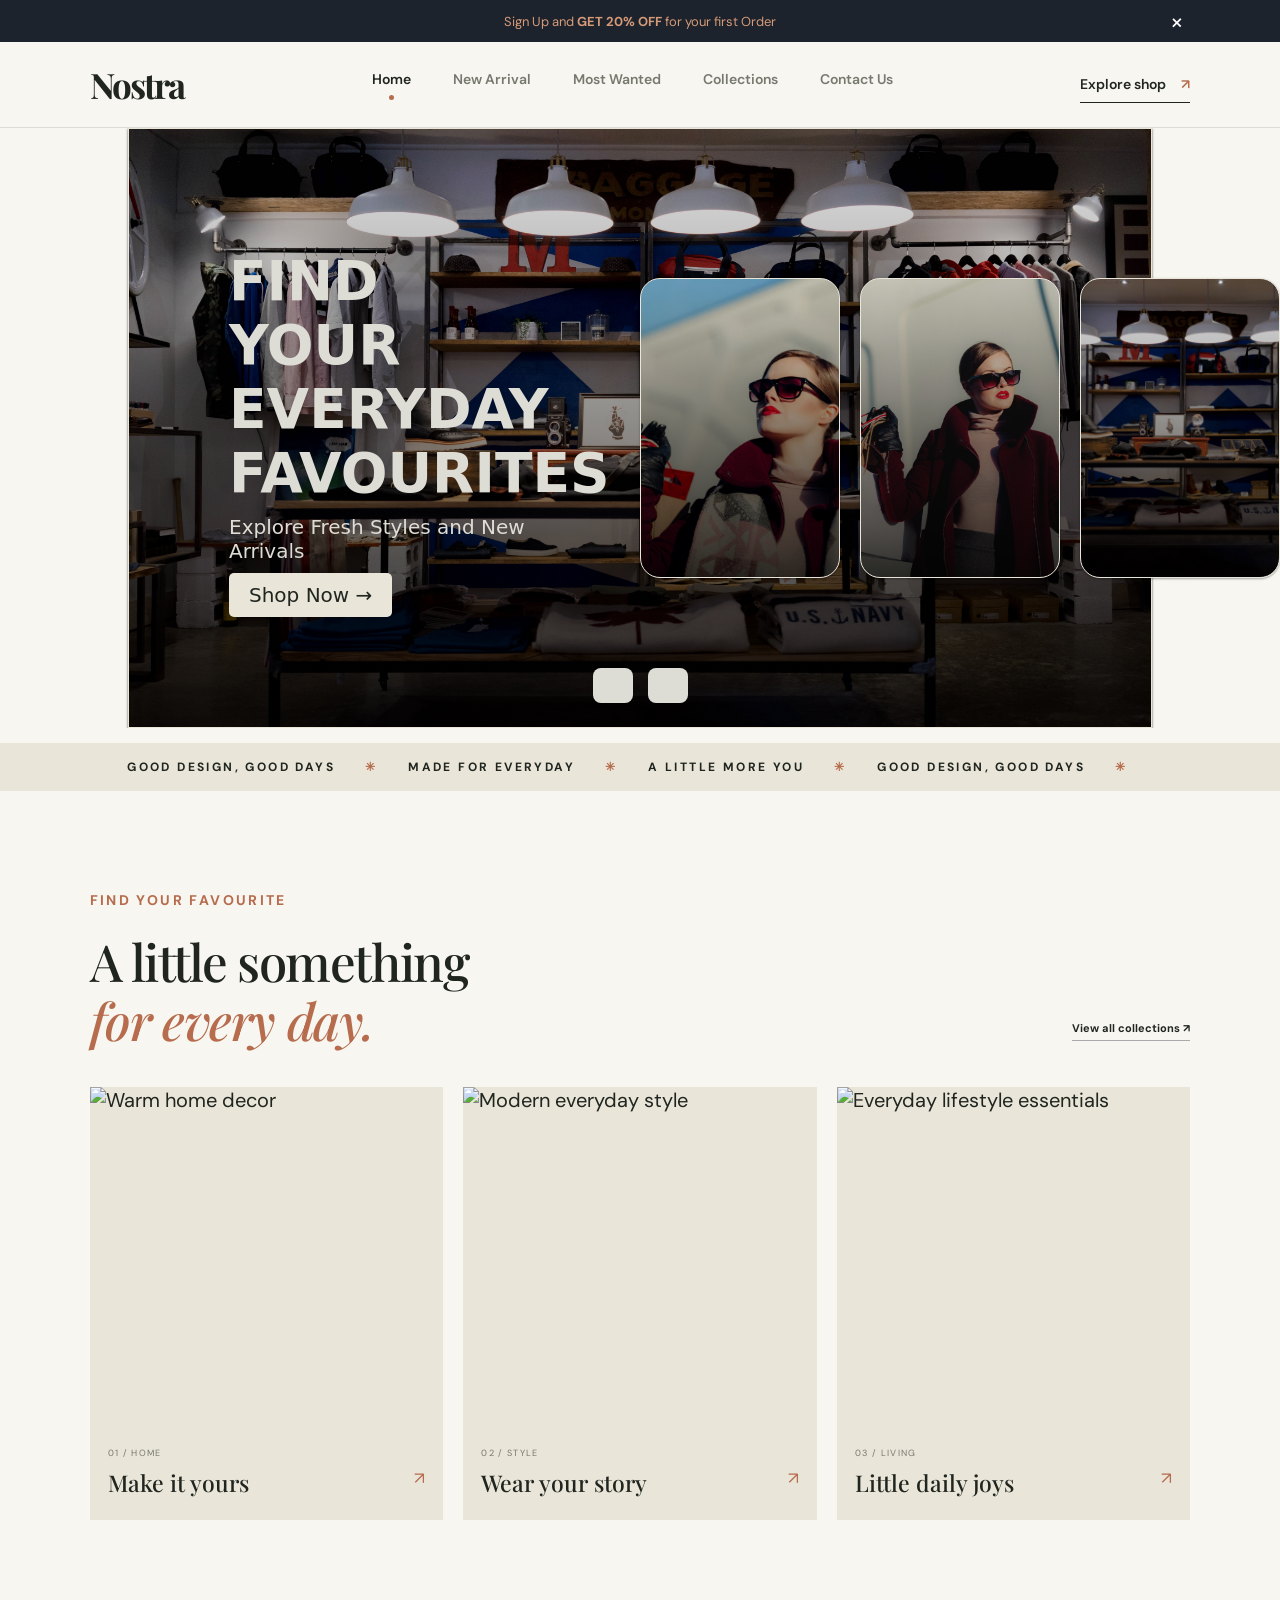
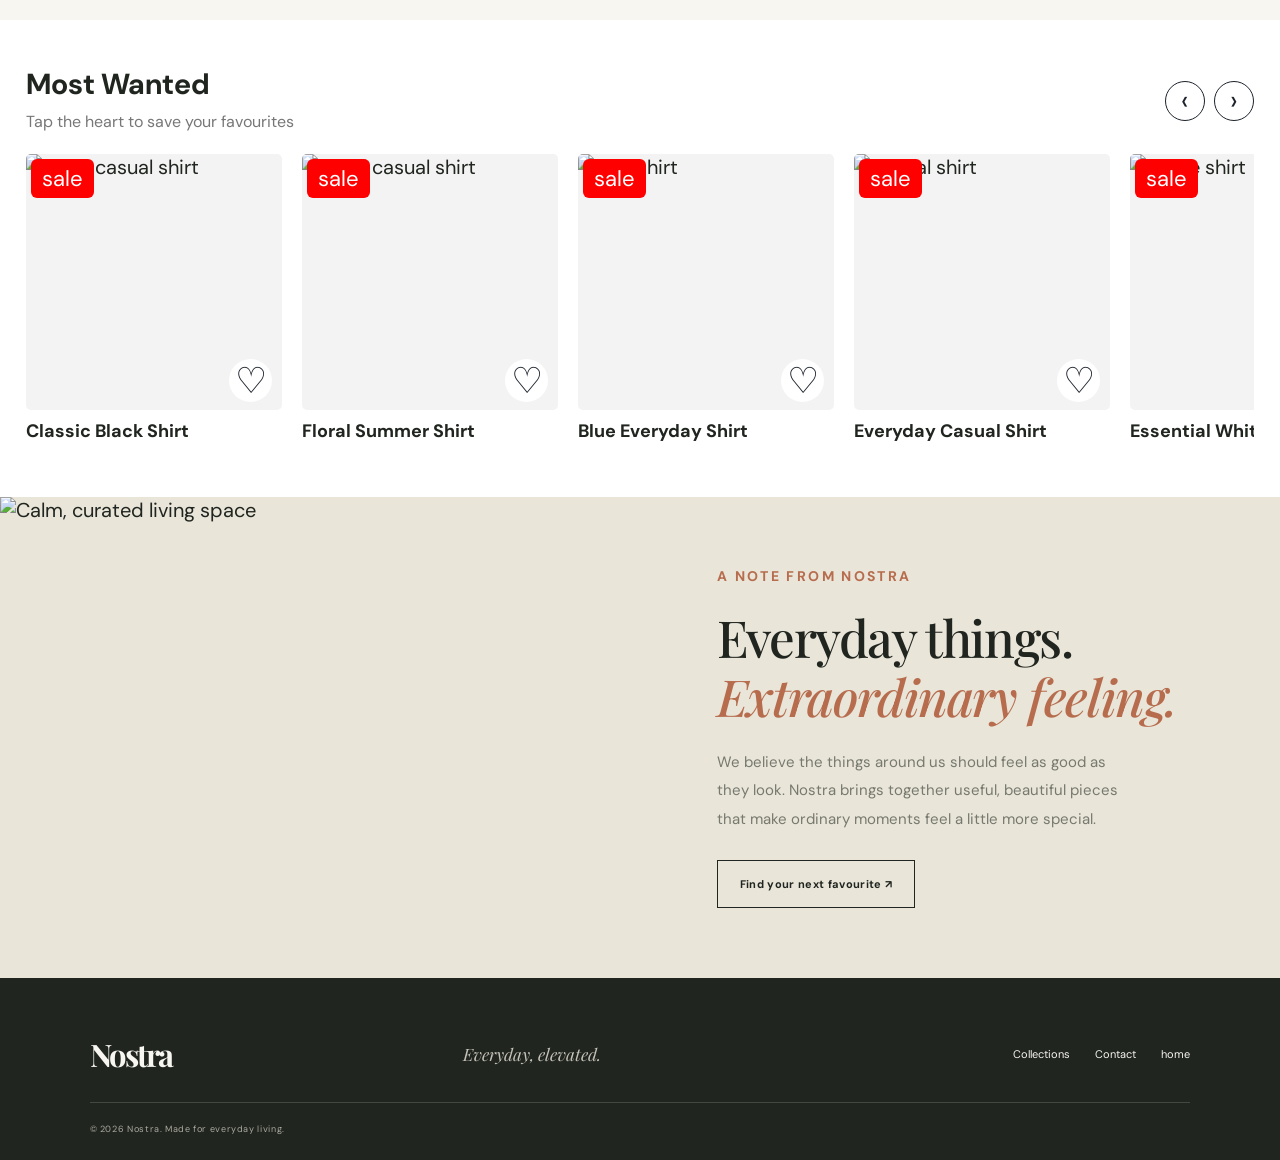
==== index.html @ 4ecc4044 "Update E-Com Web" ====
<!DOCTYPE html>

<html lang="en">

<head>
    <meta charset="utf-8" />
    <meta content="width=device-width, initial-scale=1.0" name="viewport" />
    <meta content="Nostra — thoughtfully chosen essentials for everyday living." name="description" />

    <title>Nostra</title>
    <!-- Font awesome cdn -->
    <link rel="stylesheet" href="https://cdnjs.cloudflare.com/ajax/libs/font-awesome/7.3.1/css/all.css"
        integrity="sha512-x9WwyMYBnlXMNQ6kQ/Lyzu1NqIhLQKL5Oq6xByfXuRj7s9CskyCbLv/1IjqzJmXwFXWr0ov6jBV7Qbc0hh9nHg=="
        crossorigin="anonymous" referrerpolicy="no-referrer">
    <!-- Google Font Poppins-->
    <link rel="preconnect" href="https://fonts.googleapis.com">
    <link rel="preconnect" href="https://fonts.gstatic.com" crossorigin>
    <link
        href="https://fonts.googleapis.com/css2?family=DM+Sans:wght@400;500;600;700&amp;family=Playfair+Display:wght@500;600;700&amp;display=swap"
        rel="stylesheet" />

    <!-- Tailwind CSS CDN Link from "https://www.jsdelivr.com/"-->
    <link href="https://cdn.jsdelivr.net/npm/tailwindcss@2.2.19/dist/tailwind.min.css" rel="stylesheet">

    <!-- Style CSS -->
    <link rel="stylesheet" href="./style.css">
    <link rel="stylesheet" href="./resposive.css" />
</head>

<body>

    <!-- Announcement -->
    <div class="announcement" id="announcement">
        <span>
            Sign Up and <strong>GET 20% OFF</strong> for your first Order
        </span>

        <button id="closeAnnouncement" class="announcement-close" aria-label="Close promotion" type="button">
            ×
        </button>
    </div>

    <!-- Header -->
    <header id="home" class="site-header flex items-center justify-between">

        <a class="logo" href="index.html">Nostra</a>
        <button aria-expanded="false" aria-label="Open navigation" class="menu-toggle">☰</button>

        <nav class="main-nav flex items-center ">
            <a class="active" href="index.html">Home</a>
            <a href="index.html#new-arrival">New Arrival</a>
            <a href="index.html#most-wanted">Most Wanted</a>
            <a href="collections.html">Collections</a>
            <a href="contact.html">Contact Us</a>
        </nav>
        <a class="header-cta" href="collections.html">Explore shop <span>↗</span></a>

    </header>

    <main class="w-full">

        <!-- Slider -->
        <div class="sliderContainer">

            <div class="containerSlide">
                <div class="slide">
                    <!-- ITEM 1 -->
                    <div class="itemSlide"
                        style="background-image:linear-gradient(to bottom, rgba(0, 0, 0, 0.1), rgba(0, 0, 0, 0.8)), url('./Images/hero_01.avif')">
                        <div class="contentSlide">
                            <div class="nameSlide">Level up your style with our</div>
                            <p class="paraSlide">Discover the Latest Summer Collection</p>
                            <a class="slide-button" href="collections.html">Shop Now →</a>
                        </div>
                    </div>
                    <!-- ITEM 2 -->
                    <div class="itemSlide"
                        style="background-image:linear-gradient(to bottom, rgba(0, 0, 0, 0.1), rgba(0, 0, 0, 0.8)), url('./Images/hero_02.avif')">
                        <div class="contentSlide">
                            <div class="nameSlide">Find your everyday favourites</div>
                            <p class="paraSlide">Explore Fresh Styles and New Arrivals</p>
                            <a class="slide-button" href="collections.html">Shop Now →</a>
                        </div>
                    </div>
                    <!-- ITEM 3 -->
                    <div class="itemSlide"
                        style="background-image:linear-gradient(to bottom, rgba(0, 0, 0, 0.1), rgba(0, 0, 0, 0.8)), url('./Images/hero_03.avif')">
                        <div class="contentSlide">
                            <div class="nameSlide">Dress Better, Feel Better</div>
                            <p class="paraSlide">Everyday Essentials for Every Occasion</p>
                            <a class="slide-button" href="collections.html">Shop Now →</a>
                        </div>
                    </div>
                    <!-- ITEM 4 -->
                    <div class="itemSlide"
                        style="background-image:linear-gradient(to bottom, rgba(0, 0, 0, 0.1), rgba(0, 0, 0, 0.8)), url('./Images/hero_01.avif')">
                        <div class="contentSlide">
                            <div class="nameSlide">Discover What Everyone Loves</div>
                            <p class="paraSlide">Shop the Most Wanted Fashion Trends</p>
                            <a class="slide-button" href="collections.html">Shop Now →</a>
                        </div>
                    </div>
                    <!-- ITEM 5 -->
                    <div class="itemSlide"
                        style="background-image:linear-gradient(to bottom, rgba(0, 0, 0, 0.1), rgba(0, 0, 0, 0.8)), url('./Images/hero_02.avif')">
                        <div class="contentSlide">
                            <div class="nameSlide">Your Style, Your Statement</div>
                            <p class="paraSlide">Grab Your Favourite Styles at Special Prices</p>
                            <a class="slide-button" href="collections.html">Shop Now →</a>
                        </div>
                    </div>
                    <!-- ITEM 6 -->
                    <div class="itemSlide"
                        style="background-image:linear-gradient(to bottom, rgba(0, 0, 0, 0.1), rgba(0, 0, 0, 0.8)), url('./Images/hero_03.avif')">
                        <div class="contentSlide">
                            <div class="nameSlide">Make Every Outfit Count</div>
                            <p class="paraSlide">Timeless Fashion That Defines You</p>
                            <a class="slide-button" href="collections.html">Shop Now →</a>
                        </div>
                    </div>
                </div>

            </div>

            <div class="slideBtn">
                <button class="prevBtn sBtn"><i class="fa-solid fa-arrow-left"></i></button>
                <button class="nextBtn sBtn"><i class="fa-solid fa-arrow-right"></i></button>
            </div>
        </div>

        <!-- Nostra values -->
        <section class="ticker">
            <div>
                GOOD DESIGN, GOOD DAYS <span>✳</span>
                MADE FOR EVERYDAY <span>✳</span>
                A LITTLE MORE YOU <span>✳</span>
                GOOD DESIGN, GOOD DAYS <span>✳</span>
            </div>
        </section>

        <!-- categories section-->
        <section class="section categories" id="new-arrival">
            <div class="section-heading">
                <div>
                    <p class="eyebrow">FIND YOUR FAVOURITE</p>
                    <h2>A little something<br /><em>for every day.</em></h2>
                </div><a class="text-link" href="collections.html">View all collections ↗</a>
            </div>
            <div class="category-grid">
                <a class="category-card" href="collections.html?category=Home"><img class="max-w-full"
                        alt="Warm home decor"
                        src="https://images.unsplash.com/photo-1616486338812-3dadae4b4ace?auto=format&amp;fit=crop&amp;w=900&amp;q=80" /><span>01
                        / HOME</span>
                    <h3>Make it yours <b>↗</b></h3>
                </a>
                <a class="category-card" href="collections.html?category=Style"><img class="max-w-full"
                        alt="Modern everyday style"
                        src="https://images.unsplash.com/photo-1483985988355-763728e1935b?auto=format&amp;fit=crop&amp;w=900&amp;q=80" /><span>02
                        / STYLE</span>
                    <h3>Wear your story <b>↗</b></h3>
                </a>
                <a class="category-card" href="collections.html?category=Living"><img class="max-w-full"
                        alt="Everyday lifestyle essentials"
                        src="https://images.unsplash.com/photo-1602143407151-7111542de6e8?auto=format&amp;fit=crop&amp;w=900&amp;q=80" /><span>03
                        / LIVING</span>
                    <h3>Little daily joys <b>↗</b></h3>
                </a>
            </div>
        </section>

        <!-- wanted-section -->
        <section class="wanted-section" id="most-wanted">
            <div class="wanted-heading">
                <div>
                    <h2>Most Wanted</h2>
                    <p>Tap the heart to save your favourites</p>
                </div>
                <div class="wanted-controls">
                    <button type="button" class="wanted-arrow wanted-prev" aria-label="Scroll products left">‹</button>
                    <button type="button" class="wanted-arrow wanted-next" aria-label="Scroll products right">›</button>
                </div>
            </div>
            <div class="wanted-scroll" tabindex="0" aria-label="Most wanted products carousel">
                <article class="wanted-item" data-id="wanted-black">
                    <div class="wanted-image"><img alt="Black casual shirt"
                            src="https://images.unsplash.com/photo-1598032895397-b9472444bf93?auto=format&amp;fit=crop&amp;w=650&amp;q=80" /><span
                            class="sale-tag">sale</span>
                        <button aria-label="Add black shirt to favourites" aria-pressed="false"
                            class="wish-button">♡</button>
                    </div>
                    <h3>Classic Black Shirt</h3>
                </article>
                <article class="wanted-item" data-id="wanted-floral">
                    <div class="wanted-image"><img alt="Floral casual shirt"
                            src="https://images.unsplash.com/photo-1596755094514-f87e34085b2c?auto=format&amp;fit=crop&amp;w=650&amp;q=80" /><span
                            class="sale-tag">sale</span><button aria-label="Add floral shirt to favourites"
                            aria-pressed="false" class="wish-button">♡</button></div>
                    <h3>Floral Summer Shirt</h3>
                </article>
                <article class="wanted-item" data-id="wanted-blue">
                    <div class="wanted-image"><img alt="Blue shirt"
                            src="https://images.unsplash.com/photo-1602810318383-e386cc2a3ccf?auto=format&amp;fit=crop&amp;w=650&amp;q=80" /><span
                            class="sale-tag">sale</span><button aria-label="Add blue shirt to favourites"
                            aria-pressed="false" class="wish-button">♡</button></div>
                    <h3>Blue Everyday Shirt</h3>
                </article>
                <article class="wanted-item" data-id="wanted-tan">
                    <div class="wanted-image"><img alt="Casual shirt"
                            src="https://images.unsplash.com/photo-1598554747436-c9293d6a588f?auto=format&amp;fit=crop&amp;w=650&amp;q=80" /><span
                            class="sale-tag">sale</span><button aria-label="Add tan shirt to favourites"
                            aria-pressed="false" class="wish-button">♡</button></div>
                    <h3>Everyday Casual Shirt</h3>
                </article>
                <article class="wanted-item" data-id="wanted-white">
                    <div class="wanted-image"><img alt="White shirt"
                            src="https://images.unsplash.com/photo-1620012253295-c15cc3e65df4?auto=format&amp;fit=crop&amp;w=650&amp;q=80" /><span
                            class="sale-tag">sale</span><button aria-label="Add white shirt to favourites"
                            aria-pressed="false" class="wish-button">♡</button></div>
                    <h3>Essential White Shirt</h3>
                </article>
                <article class="wanted-item" data-id="wanted-floral">
                    <div class="wanted-image"><img alt="Floral casual shirt"
                            src="https://images.unsplash.com/photo-1596755094514-f87e34085b2c?auto=format&amp;fit=crop&amp;w=650&amp;q=80" /><span
                            class="sale-tag">sale</span><button aria-label="Add floral shirt to favourites"
                            aria-pressed="false" class="wish-button">♡</button></div>
                    <h3>Floral Summer Shirt</h3>
                </article>
                <article class="wanted-item" data-id="wanted-blue">
                    <div class="wanted-image"><img alt="Blue shirt"
                            src="https://images.unsplash.com/photo-1602810318383-e386cc2a3ccf?auto=format&amp;fit=crop&amp;w=650&amp;q=80" /><span
                            class="sale-tag">sale</span><button aria-label="Add blue shirt to favourites"
                            aria-pressed="false" class="wish-button">♡</button></div>
                    <h3>Blue Everyday Shirt</h3>
                </article>
                <article class="wanted-item" data-id="wanted-tan">
                    <div class="wanted-image"><img alt="Casual shirt"
                            src="https://images.unsplash.com/photo-1598554747436-c9293d6a588f?auto=format&amp;fit=crop&amp;w=650&amp;q=80" /><span
                            class="sale-tag">sale</span><button aria-label="Add tan shirt to favourites"
                            aria-pressed="false" class="wish-button">♡</button></div>
                    <h3>Everyday Casual Shirt</h3>
                </article>
                <article class="wanted-item" data-id="wanted-white">
                    <div class="wanted-image"><img alt="White shirt"
                            src="https://images.unsplash.com/photo-1620012253295-c15cc3e65df4?auto=format&amp;fit=crop&amp;w=650&amp;q=80" /><span
                            class="sale-tag">sale</span><button aria-label="Add white shirt to favourites"
                            aria-pressed="false" class="wish-button">♡</button></div>
                    <h3>Essential White Shirt</h3>
                </article>
            </div>
        </section>

        <!-- Featured-band -->
        <section class="featured-band" id="limited-offer">
            <div class="featured-image"><img class="max-w-full" alt="Calm, curated living space"
                    src="https://images.unsplash.com/photo-1600210492486-724fe5c67fb0?auto=format&amp;fit=crop&amp;w=1200&amp;q=85" />
            </div>
            <div class="featured-copy">
                <p class="eyebrow">A NOTE FROM NOSTRA</p>
                <h2>Everyday things.<br /><em>Extraordinary feeling.</em></h2>
                <p>We believe the things around us should feel as good as they look. Nostra brings together useful,
                    beautiful
                    pieces that make ordinary moments feel a little more special.</p>
                <a class="button button-outline" href="collections.html">Find your next favourite ↗</a>
            </div>
        </section>

    </main>

    <!-- Footer -->
    <footer class="site-footer grid">
        <a class="logo" href="index.html">Nostra</a>
        <p>Everyday, elevated.</p>
        <div>
            <a href="collections.html">Collections</a>
            <a href="contact.html">Contact</a>
            <a href="#home">home</a>
        </div>
        <small>© 2026 Nostra. Made for everyday living.</small>
    </footer>



    <!-- Script JS -->
    <script src="./script.js">    </script>
</body>

</html>
---- style.css ----
/* NOSTRA — responsive storefront */
:root {
  --ink: #20251f;
  --muted: #77796f;
  --paper: #f7f6f1;
  --cream: #e9e5d9;
  --accent: #b66c4d;
  --line: #deddd5;
  --serif: "Playfair Display", Georgia, serif;
  --sans: "DM Sans", Arial, sans-serif;
}
* {
  box-sizing: border-box;
}
html {
  scroll-behavior: smooth;
}
body {
  margin: 0;
  padding: 0;
  background: var(--paper);
  color: var(--ink);
  font-family: var(--sans);
  font-size: 20px;
  box-sizing: border-box;
  overflow-x: hidden;
  overflow-y: auto;
}
a {
  color: inherit;
  text-decoration: none;
}
button,
input,
select,
textarea {
  font: inherit;
}


/* ANNOUNCEMENT */

.announcement {
    min-height: 42px;
    padding: 9px 50px;
    position: relative;

    display: flex;
    align-items: center;
    justify-content: center;
    gap: 5px;

    background: #1d232c;
    color: #fff;
    text-align: center;
    font-size: 13px;
}

.announcement span {
    color: #d59a78;
}

.announcement-close {
    position: absolute;
    right: 7%;
    top: 50%;
    transform: translateY(-50%);

    border: 0;
    background: none;
    color: white;
    font-size: 25px;
}
/* Header */
.site-header {
  height: 86px;
  padding: 0 7%;
  display: flex;
  align-items: center;
  justify-content: space-between;
  border-bottom: 1px solid var(--line);
  background: var(--paper);
  position: relative;
  z-index: 5;
}
.logo {
  font-family: var(--serif);
  font-size: 35px;
  font-weight: 700;
  letter-spacing: -2px;
}
.logo span {
  color: var(--accent);
}
.main-nav {
  display: flex;
  gap: 42px;
}
.main-nav a,
.header-cta {
  font-size: 14px;
  font-weight: 600;
}
.main-nav a {
  color: #77796f;
  transition: color 0.2s;
}
.main-nav a:hover,
.main-nav a.active {
  color: var(--ink);
}
.main-nav a.active:after {
  content: "";
  display: block;
  width: 5px;
  height: 5px;
  font-size: 25px;
  border-radius: 50%;
  background: var(--accent);
  margin: 7px auto 0;
}
.header-cta {
  border-bottom: 1px solid var(--ink);
  padding: 9px 0;
}
.header-cta span {
  margin-left: 12px;
  color: var(--accent);
}
.menu-toggle {
  display: none;
  border: 0;
  background: none;
  font-size: 23px;
}

/*-----------------------------------------------------Main */
/* Slider */

/* ================================
   MAIN SLIDER
================================ */

.sliderContainer {
  position: relative;
  width: 100%;
  height: 600px;
  overflow: hidden;
}

.containerSlide {
  position: absolute;
  top: 0;
  left: 50%;
  transform: translateX(-50%);

  width: 80%;
  height: 100%;

  background: var(--paper);
}

/* Individual Slides */

.containerSlide .slide .itemSlide {
  width: 200px;
  height: 300px;

  position: absolute;
  top: 50%;
  transform: translate(0, -50%);

  border-radius: 20px;
  border: 1px solid var(--cream);

  box-shadow:
    rgba(0, 0, 0, 0.12) 0px 1px 3px,
    rgba(0, 0, 0, 0.24) 0px 1px 2px;

  background-position: 50% 50%;
  background-size: cover;

  transition: 0.5s;
}

/* Active Background Slides */

.slide .itemSlide:nth-child(1),
.slide .itemSlide:nth-child(2) {
  top: 0;
  left: 0;

  transform: translate(0, 0);

  border-radius: 0;
  width: 100%;
  height: 100%;
}

/* Next Slides */

.slide .itemSlide:nth-child(3) {
  left: 50%;
}

.slide .itemSlide:nth-child(4) {
  left: calc(50% + 220px);
}

.slide .itemSlide:nth-child(5) {
  left: calc(50% + 440px);
}

.slide .itemSlide:nth-child(n + 6) {
  left: calc(50% + 660px);
  opacity: 0;
}

/* Slide Content */

.itemSlide .contentSlide {
  position: absolute;
  top: 50%;
  left: 100px;

  width: 300px;

  text-align: left;
  color: var(--line);

  transform: translate(0, -50%);

  font-family: system-ui, sans-serif;
  display: none;
}

.slide .itemSlide:nth-child(2) .contentSlide {
  display: block;
}

/* Heading */

.contentSlide .nameSlide {
  font-size: 55px;
  text-transform: uppercase;
  font-weight: bold;

  opacity: 0;
  animation: animate 1s ease-in-out 1 forwards;
}

/* Description */

.contentSlide .paraSlide {
  margin-top: 10px;
  margin-bottom: 20px;

  opacity: 0;
  animation: animate 1s ease-in-out 0.3s forwards;
}

/* Button */

.contentSlide a {
  padding: 10px 20px;

  text-decoration: none;
  background-color: var(--cream);
  color: var(--ink);

  border-radius: 5px;

  opacity: 0;
  animation: animate 1s ease-in-out 0.6s forwards;
}

/* Animation */

@keyframes animate {
  from {
    opacity: 0;
    transform: translate(0, 100px);
    filter: blur(33px);
  }

  to {
    opacity: 1;
    transform: translate(0);
    filter: blur(0);
  }
}

/* Slider Navigation */

.slideBtn {
  width: 100%;
  text-align: center;

  position: absolute;
  bottom: 20px;
  z-index: 10;
}

.sBtn {
  background-color: var(--line);

  width: 40px;
  height: 35px;

  border-radius: 8px;
  border: none;

  cursor: pointer;
  margin: 0 5px;

  transition: 0.3s;
}

.sBtn:hover {
  border: 1px solid var(--ink);
  background-color: #aaa;
}

/* Responsive */

@media (max-width: 768px) {
  .sliderContainer {
    height: 550px;
  }

  .containerSlide {
    width: 94%;
  }

  .itemSlide .contentSlide {
    left: 30px;
    width: 260px;
  }

  .contentSlide .nameSlide {
    font-size: 38px;
  }
}

@media (max-width: 480px) {
  .sliderContainer {
    height: 500px;
  }

  .containerSlide {
    width: 96%;
  }

  .itemSlide .contentSlide {
    left: 20px;
    width: 220px;
  }

  .contentSlide .nameSlide {
    font-size: 30px;
  }
}

/* Nostra values */
.ticker {
  overflow: hidden;
  background: #e9e5d9;
  padding: 16px 0;
  white-space: nowrap;
  margin-top: 15px;
}
.ticker div {
  font-size: 12px;
  letter-spacing: 0.2em;
  font-weight: 700;
  text-align: center;
}
.ticker span {
  color: var(--accent);
  padding: 0 25px;
}

/* categories section */
.section {
  padding: 100px 7%;
}
.section-heading {
  display: flex;
  justify-content: space-between;
  align-items: end;
  margin-bottom: 38px;
}
.section-heading h2,
.featured-copy h2,
.newsletter h2,
.contact-details h2 {
  font: 500 clamp(35px, 4vw, 51px)/1.15 var(--serif);
  letter-spacing: -1.4px;
  margin: 0;
}
.section-heading .text-link {
  margin-bottom: 8px;
}
.category-grid {
  display: grid;
  grid-template-columns: repeat(3, 1fr);
  gap: 20px;
}
.category-card {
  display: block;
  position: relative;
  overflow: hidden;
  background: var(--cream);
}
.category-card img {
  width: 100%;
  height: 340px;
  object-fit: cover;
  display: block;
  transition: transform 0.6s;
}
.category-card:hover img {
  transform: scale(1.04);
}
.category-card > span {
  display: block;
  font-size: 9px;
  letter-spacing: 0.15em;
  color: var(--muted);
  margin: 20px 18px 8px;
}
.category-card h3 {
  font: 500 23px var(--serif);
  margin: 0 18px 22px;
}
.category-card h3 b {
  float: right;
  color: var(--accent);
  font: normal 17px var(--sans);
}

/* Wanted Section */
.wanted-section {
  padding: 45px 2% 30px;
  background: white;
}
.wanted-heading {
  display: flex;
  align-items: center;
  justify-content: space-between;
  gap: 12px;
}
.wanted-heading h2 {
  font-size: 29px;
  margin: 0 0 8px;
}
.wanted-heading p {
  font-size: 16px;
  color: #777;
  margin: 0 0 22px;
}
.wanted-controls {
  display: flex;
  gap: 9px;
  margin-bottom: 18px;
}
.wanted-arrow {
  width: 40px;
  height: 40px;
  border: 1px solid #1d232c;
  border-radius: 50%;
  background: #fff;
  color: #1d232c;
  font-size: 28px;
  line-height: 1;
  display: grid;
  place-items: center;
  cursor: pointer;
  transition:
    background 0.2s,
    color 0.2s;
}
.wanted-arrow:hover {
  background: #1d232c;
  color: #fff;
}
.wanted-arrow:disabled {
  opacity: 0.3;
  cursor: not-allowed;
}
.wanted-scroll {
  display: flex;
  gap: 20px;
  overflow-x: auto;
  overflow-y: hidden;
  padding: 0 2px 15px;
  scroll-snap-type: x mandatory;
  scroll-behavior: smooth;
  overscroll-behavior-x: contain;
  scrollbar-width: none;
  -ms-overflow-style: none;
  cursor: grab;
  touch-action: pan-x;
  user-select: none;
}
.wanted-scroll::-webkit-scrollbar {
  display: none;
}
.wanted-scroll.is-dragging {
  cursor: grabbing;
  scroll-snap-type: none;
  scroll-behavior: auto;
}
.wanted-scroll img {
  pointer-events: none;
}
.wanted-item {
  flex: 0 0 clamp(210px, 20vw, 290px);
  scroll-snap-align: start;
}
.wanted-image {
  position: relative;
  background: #f3f3f3;
  aspect-ratio: 1/1;
  overflow: hidden;
  border-radius: 5px;
}
.wanted-image img {
  width: 100%;
  height: 100%;
  object-fit: cover;
}
.wanted-item h3 {
  font-size: 18px;
  margin: 9px 0;
}
.sale-tag {
  position: absolute;
  top: 5px;
  left: 5px;
  background: red;
  color: white;
  padding: 5px 11px;
  border-radius: 6px;
  font-size: 22px;
}
.wish-button {
  position: absolute;
  right: 10px;
  bottom: 8px;
  z-index: 2;
  background: #fff;
  border: 0;
  border-radius: 50%;
  height: 43px;
  width: 43px;
  font-size: 36px;
  line-height: 1;
  cursor: pointer;
  color: #1d232c;
  display: grid;
  place-items: center;
}
/* Heart Active */
.wish-button.active {
    color: red;
} 

.product-image .wish-button {
  height: 36px;
  width: 36px;
  font-size: 30px;
}

/* Featured-band */
.featured-band {
  display: grid;
  grid-template-columns: 1fr 1fr;
  background: #e9e5d9;
  min-height: 430px;
}
.featured-image img {
  width: 100%;
  height: 100%;
  min-height: 430px;
  object-fit: cover;
  display: block;
}
.featured-copy {
  padding: 70px 12%;
  align-self: center;
}
.featured-copy p:not(.eyebrow) {
  max-width: 410px;
  line-height: 1.9;
  color: var(--muted);
  font-size: 15px;
  margin: 22px 0 27px;
}
.button-outline {
    /* font-size: 14px; */
  background: transparent;
}
.button-outline:hover {
  background: var(--ink);
  color: #fff;
}

/* Featured collections - Common */
.hero {
  min-height: 610px;
  padding: 65px 7% 72px;
  display: grid;
  grid-template-columns: 0.92fr 1.08fr;
  gap: 7%;
  align-items: center;
}
.hero-copy {
  padding: 25px 0;
}
.eyebrow {
  font-size: 14px;
  letter-spacing: 0.17em;
  font-weight: 700;
  color: var(--accent);
  margin: 0 0 23px;
}
.hero h1,
.collection-hero h1,
.contact-hero h1 {
  font: 500 clamp(48px, 6vw, 78px)/1.08 var(--serif);
  letter-spacing: -2.8px;
  margin: 0;
}
.hero h1 em,
.section-heading h2 em,
.featured-copy h2 em,
.newsletter h2 em,
.collection-hero h1 em,
.contact-hero h1 em,
.contact-details h2 em {
  font-weight: 500;
  color: var(--accent);
}
.hero-description {
  max-width: 390px;
  line-height: 1.9;
  color: var(--muted);
  font-size: 14px;
  margin: 26px 0 30px;
}
.hero-actions {
  display: flex;
  align-items: center;
  gap: 27px;
  flex-wrap: wrap;
}

.button {
  display: inline-flex;
  align-items: center;
  justify-content: center;
  gap: 25px;
  padding: 16px 22px;
  border: 1px solid var(--ink);
  font-size: 11px;
  font-weight: 700;
  letter-spacing: 0.03em;
  cursor: pointer;
  transition: 0.2s;
}
.button-dark {
  background: var(--ink);
  color: white;
}
.button-dark:hover {
  background: var(--accent);
  border-color: var(--accent);
}
.button span {
  font-size: 16px;
}
.text-link {
  font-size: 11px;
  font-weight: 700;
  border-bottom: 1px solid #aaa;
  padding-bottom: 5px;
}
.hero-note {
  display: flex;
  align-items: center;
  gap: 13px;
  margin-top: 55px;
  color: var(--muted);
  font-size: 11px;
  line-height: 1.7;
}
.hero-note strong {
  color: var(--ink);
}
.note-star {
  font-size: 29px;
  color: var(--accent);
}
.hero-visual {
  height: 480px;
  position: relative;
}
.hero-visual > img {
  width: 100%;
  height: 100%;
  object-fit: cover;
}
.image-label {
  position: absolute;
  bottom: 20px;
  left: -28px;
  background: var(--paper);
  padding: 18px 25px;
  min-width: 190px;
}
.image-label span {
  font-size: 8px;
  letter-spacing: 0.13em;
  color: var(--muted);
  display: block;
  margin-bottom: 7px;
}
.image-label strong {
  font: 500 20px var(--serif);
}
.vertical-label {
  position: absolute;
  right: -25px;
  top: 0;
  writing-mode: vertical-rl;
  font-size: 8px;
  letter-spacing: 0.15em;
  color: var(--muted);
}

/* Footer */
.site-footer {
  background: var(--ink);
  color: #f7f6f1;
  padding: 48px 7% 25px;
  display: grid;
  grid-template-columns: 1fr 1fr 1fr;
  align-items: center;
  gap: 20px;
}
.site-footer .logo {
  font-size: 31px;
}
.site-footer .logo span {
  color: #d59a78;
}
.site-footer > p {
  font: italic 17px var(--serif);
  color: #c5c2b8;
}
.site-footer > div {
  display: flex;
  justify-content: flex-end;
  gap: 25px;
  font-size: 11px;
}
.site-footer small {
  grid-column: 1/-1;
  border-top: 1px solid #44483f;
  padding-top: 20px;
  color: #aaa99f;
  font-size: 9px;
  letter-spacing: 0.07em;
}
---- resposive.css ----
/* TABLET RESPONSIVE */

@media (max-width: 900px) {

    .shop-layout {
        grid-template-columns: 190px minmax(0, 1fr);
        gap: 25px;
    }

    .product-grid {
        grid-template-columns: repeat(2, minmax(0, 1fr));
    }

}


/* MOBILE RESPONSIVE */

@media (max-width: 650px) {

    .announcement {
        min-height: 34px;
        padding: 8px 40px 8px 12px;
        font-size: 9px;
    }

    .announcement-close {
        right: 4%;
        font-size: 22px;
    }

    .site-header {
        height: 70px;
        padding: 0 5%;
    }

    .logo {
        font-size: 31px;
    }

    .menu-toggle {
        display: block;
        order: 3;
    }

    .header-cta {
        display: none;
    }

    .main-nav {
        display: none;

        position: absolute;
        top: 70px;
        left: 0;
        right: 0;

        padding: 22px 5%;

        background: var(--paper);
        border-bottom: 1px solid var(--line);

        flex-direction: column;
        align-items: flex-start;
        gap: 20px;
    }

    .main-nav.open {
        display: flex;
    }

    .collection-hero {
        padding: 55px 6% 24px;
    }

    .collection-hero h1 {
        font-size: 46px;
    }

    .collection-hero > p:not(.eyebrow) {
        margin-bottom: 32px;
        line-height: 1.7;
    }

    .shop-layout {
        display: block;
        padding: 18px 6% 65px;
    }

    .filters {
        margin-bottom: 25px;
    }

    .filter-title h2 {
        margin: 10px 0;
    }

    .filter-group {
        padding: 14px 0;
    }

    .products-top {
        font-size: 8px;
    }

    .product-grid {
        grid-template-columns: repeat(2, minmax(0, 1fr));
        gap: 24px 12px;
    }

    .product-info {
        flex-direction: column;
        gap: 5px;
    }

    .product-info h3 {
        font-size: 14px;
    }

    .product-info > strong {
        font-size: 10px;
    }

    .site-footer {
        grid-template-columns: 1fr 1fr;
        padding: 38px 6% 22px;
    }

    .site-footer > p {
        display: none;
    }

    .site-footer > div {
        gap: 15px;
    }

}


/* SMALL MOBILE */

@media (max-width: 380px) {

    .product-grid {
        grid-template-columns: repeat(2, minmax(0, 1fr));
    }

    .product-info h3 {
        font-size: 12px;
    }

}
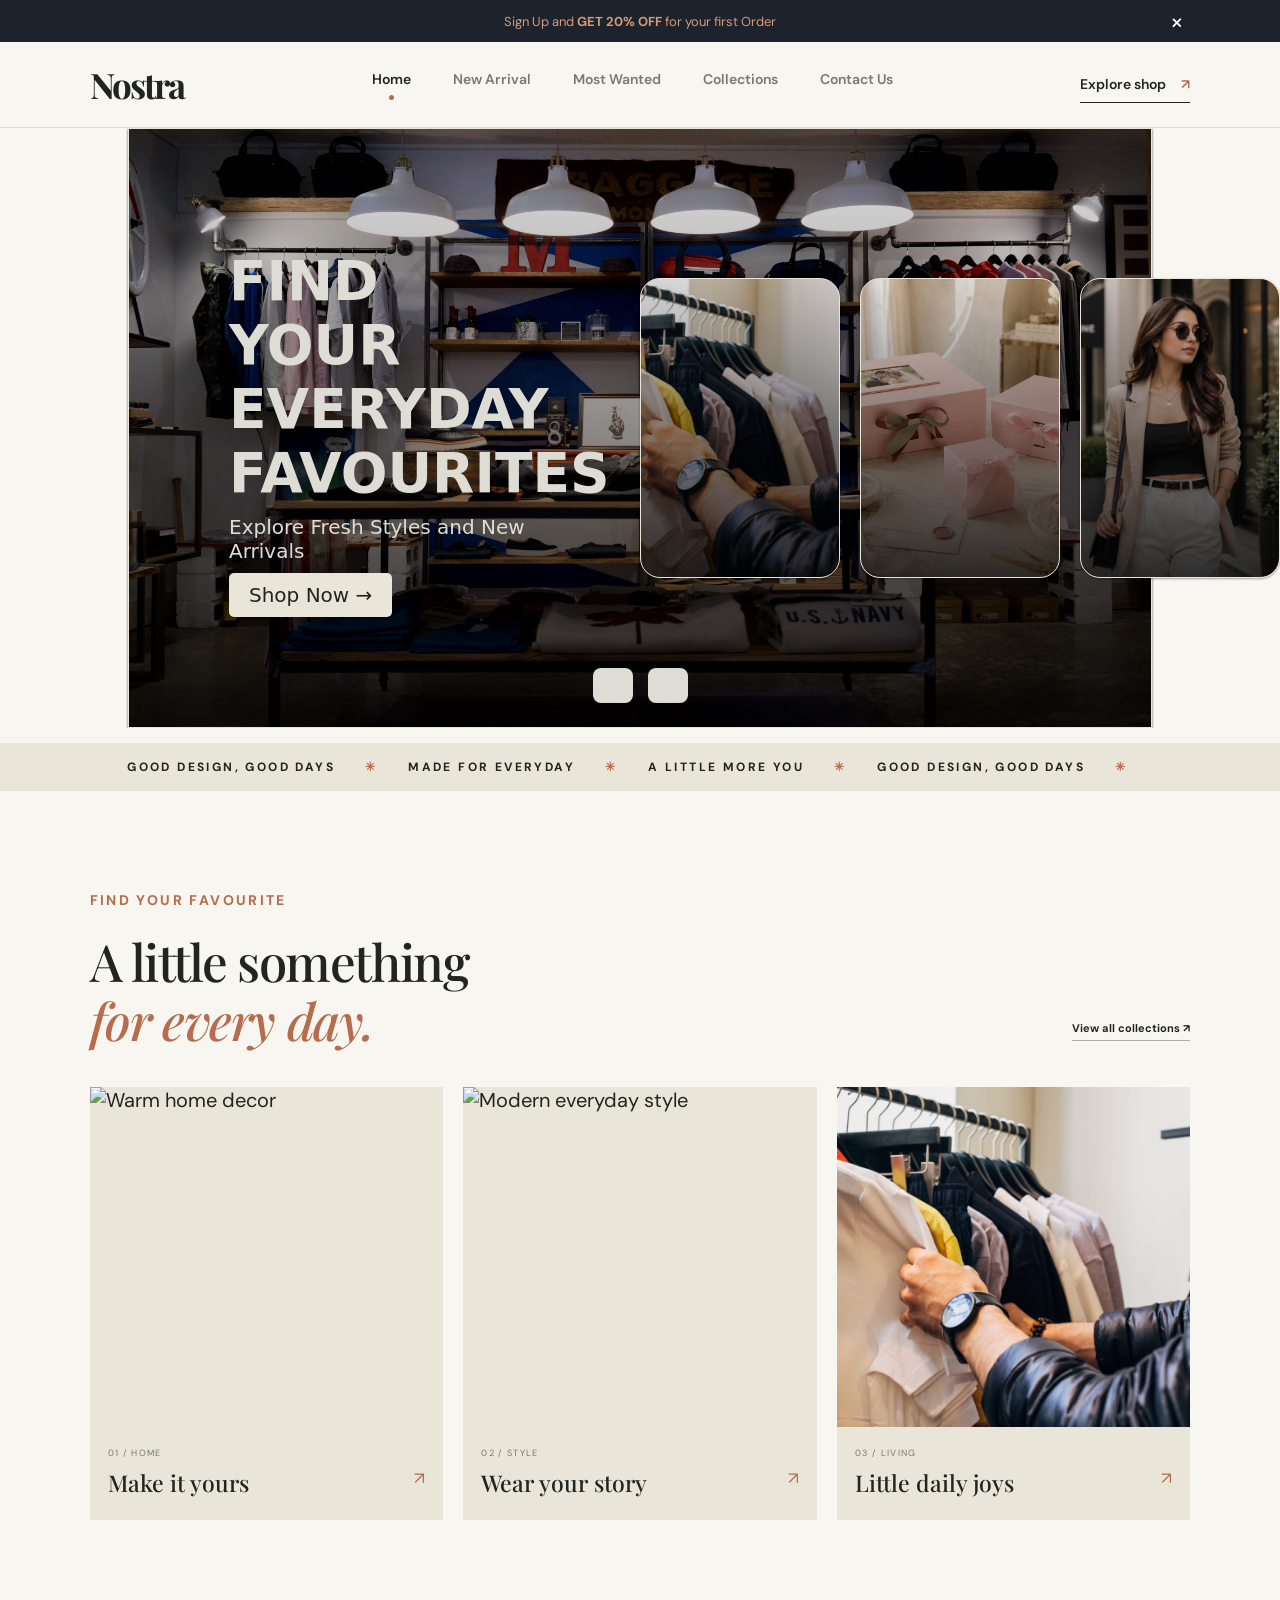
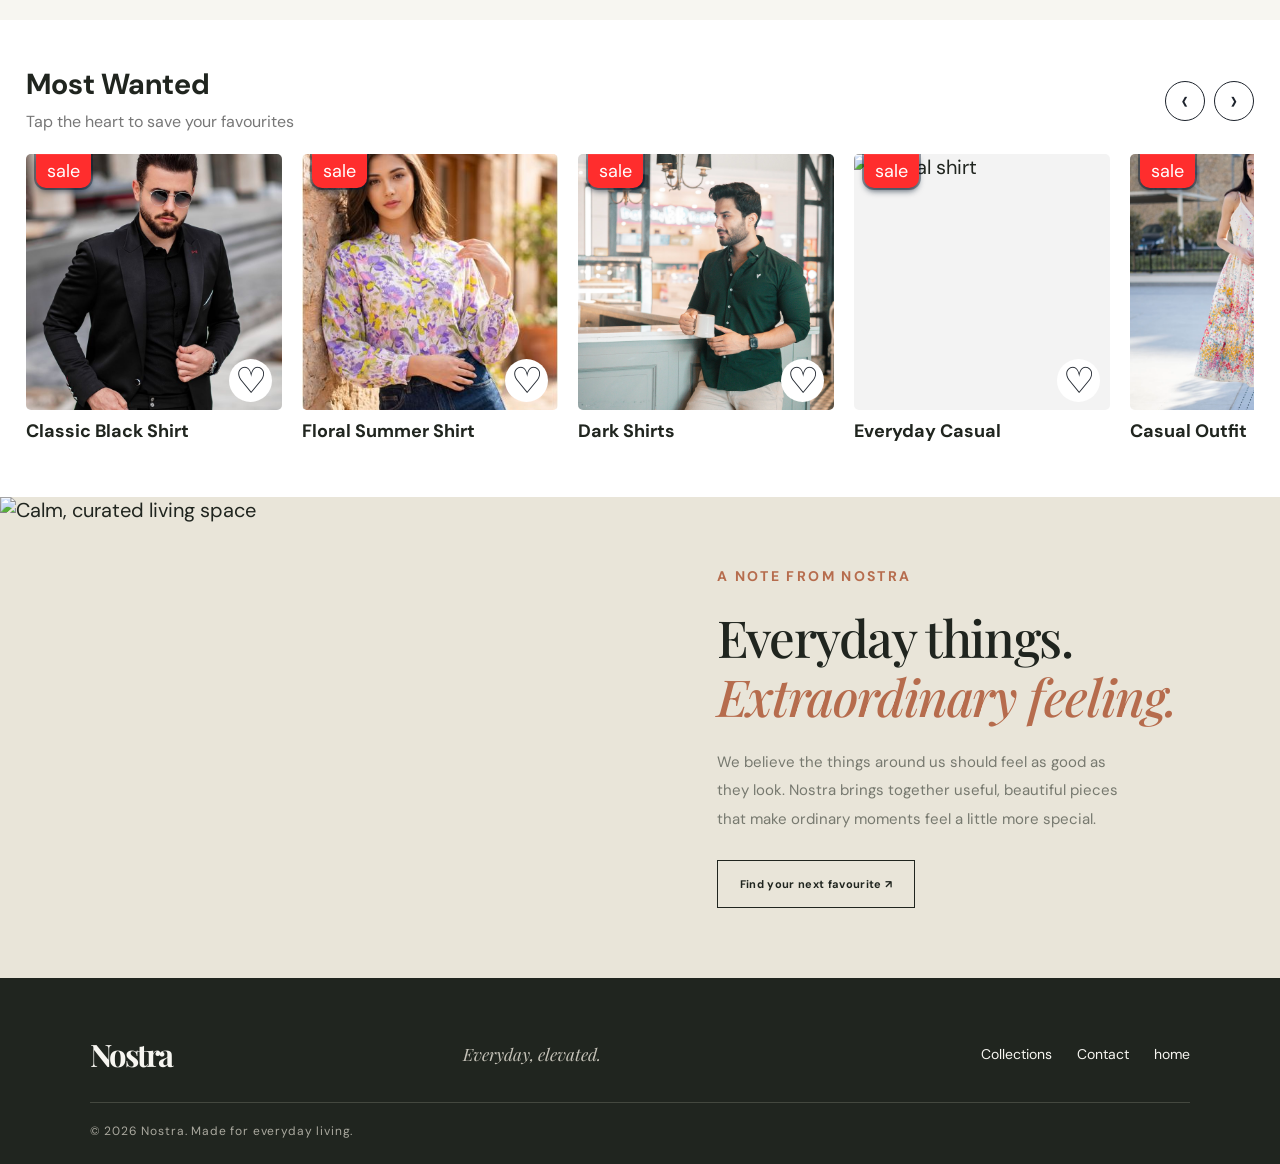
==== commit 06d7ff2a: "Update Resposive" ====
--- a/index.html
+++ b/index.html
@@ -84,7 +84,7 @@
                     </div>
                     <!-- ITEM 3 -->
                     <div class="itemSlide"
-                        style="background-image:linear-gradient(to bottom, rgba(0, 0, 0, 0.1), rgba(0, 0, 0, 0.8)), url('./Images/hero_03.avif')">
+                        style="background-image:linear-gradient(to bottom, rgba(0, 0, 0, 0.1), rgba(0, 0, 0, 0.8)), url('./Images/hero_04.avif">
                         <div class="contentSlide">
                             <div class="nameSlide">Dress Better, Feel Better</div>
                             <p class="paraSlide">Everyday Essentials for Every Occasion</p>
@@ -93,7 +93,7 @@
                     </div>
                     <!-- ITEM 4 -->
                     <div class="itemSlide"
-                        style="background-image:linear-gradient(to bottom, rgba(0, 0, 0, 0.1), rgba(0, 0, 0, 0.8)), url('./Images/hero_01.avif')">
+                        style="background-image:linear-gradient(to bottom, rgba(0, 0, 0, 0.1), rgba(0, 0, 0, 0.8)), url('./Images//hero_06.webp')">
                         <div class="contentSlide">
                             <div class="nameSlide">Discover What Everyone Loves</div>
                             <p class="paraSlide">Shop the Most Wanted Fashion Trends</p>
@@ -102,7 +102,7 @@
                     </div>
                     <!-- ITEM 5 -->
                     <div class="itemSlide"
-                        style="background-image:linear-gradient(to bottom, rgba(0, 0, 0, 0.1), rgba(0, 0, 0, 0.8)), url('./Images/hero_02.avif')">
+                        style="background-image:linear-gradient(to bottom, rgba(0, 0, 0, 0.1), rgba(0, 0, 0, 0.8)), url('./Images/hero_07.png')">
                         <div class="contentSlide">
                             <div class="nameSlide">Your Style, Your Statement</div>
                             <p class="paraSlide">Grab Your Favourite Styles at Special Prices</p>
@@ -111,7 +111,7 @@
                     </div>
                     <!-- ITEM 6 -->
                     <div class="itemSlide"
-                        style="background-image:linear-gradient(to bottom, rgba(0, 0, 0, 0.1), rgba(0, 0, 0, 0.8)), url('./Images/hero_03.avif')">
+                        style="background-image:linear-gradient(to bottom, rgba(0, 0, 0, 0.1), rgba(0, 0, 0, 0.8)), url('./Images/hero_09.jpg')">
                         <div class="contentSlide">
                             <div class="nameSlide">Make Every Outfit Count</div>
                             <p class="paraSlide">Timeless Fashion That Defines You</p>
@@ -161,7 +161,7 @@
                 </a>
                 <a class="category-card" href="collections.html?category=Living"><img class="max-w-full"
                         alt="Everyday lifestyle essentials"
-                        src="https://images.unsplash.com/photo-1602143407151-7111542de6e8?auto=format&amp;fit=crop&amp;w=900&amp;q=80" /><span>03
+                        src="./Images/hero_04.avif" /><span>03
                         / LIVING</span>
                     <h3>Little daily joys <b>↗</b></h3>
                 </a>
@@ -182,8 +182,7 @@
             </div>
             <div class="wanted-scroll" tabindex="0" aria-label="Most wanted products carousel">
                 <article class="wanted-item" data-id="wanted-black">
-                    <div class="wanted-image"><img alt="Black casual shirt"
-                            src="https://images.unsplash.com/photo-1598032895397-b9472444bf93?auto=format&amp;fit=crop&amp;w=650&amp;q=80" /><span
+                    <div class="wanted-image"><img alt="Black casual shirt" src="./Images/w01.jpg" /><span
                             class="sale-tag">sale</span>
                         <button aria-label="Add black shirt to favourites" aria-pressed="false"
                             class="wish-button">♡</button>
@@ -191,11 +190,41 @@
                     <h3>Classic Black Shirt</h3>
                 </article>
                 <article class="wanted-item" data-id="wanted-floral">
-                    <div class="wanted-image"><img alt="Floral casual shirt"
-                            src="https://images.unsplash.com/photo-1596755094514-f87e34085b2c?auto=format&amp;fit=crop&amp;w=650&amp;q=80" /><span
+                    <div class="wanted-image"><img alt="Floral casual shirt" src="./Images/w02.jpg" /><span
                             class="sale-tag">sale</span><button aria-label="Add floral shirt to favourites"
                             aria-pressed="false" class="wish-button">♡</button></div>
                     <h3>Floral Summer Shirt</h3>
+                </article>
+                <article class="wanted-item" data-id="wanted-blue">
+                    <div class="wanted-image"><img alt="Blue shirt" src="./Images/w04.avif" /><span
+                            class="sale-tag">sale</span><button aria-label="Add blue shirt to favourites"
+                            aria-pressed="false" class="wish-button">♡</button></div>
+                    <h3>Dark Shirts</h3>
+                </article>
+                <article class="wanted-item" data-id="wanted-tan">
+                    <div class="wanted-image"><img alt="Casual shirt"
+                            src="https://images.unsplash.com/photo-1598554747436-c9293d6a588f?auto=format&amp;fit=crop&amp;w=650&amp;q=80" /><span
+                            class="sale-tag">sale</span><button aria-label="Add tan shirt to favourites"
+                            aria-pressed="false" class="wish-button">♡</button></div>
+                    <h3>Everyday Casual</h3>
+                </article>
+                <article class="wanted-item" data-id="wanted-tan">
+                    <div class="wanted-image"><img alt="Casual shirt" src="./Images/w08.avif" /><span
+                            class="sale-tag">sale</span><button aria-label="Add tan shirt to favourites"
+                            aria-pressed="false" class="wish-button">♡</button></div>
+                    <h3>Casual Outfit</h3>
+                </article>
+                <article class="wanted-item" data-id="wanted-white">
+                    <div class="wanted-image"><img alt="White shirt" src="./Images/w06.avif" /><span
+                            class="sale-tag">sale</span><button aria-label="Add white shirt to favourites"
+                            aria-pressed="false" class="wish-button">♡</button></div>
+                    <h3>Essential White Shirt</h3>
+                </article>
+                <article class="wanted-item" data-id="wanted-floral">
+                    <div class="wanted-image"><img alt="Floral casual shirt" src="./Images/w07.avif" /><span
+                            class="sale-tag">sale</span><button aria-label="Add floral shirt to favourites"
+                            aria-pressed="false" class="wish-button">♡</button></div>
+                    <h3>Summer Shirt</h3>
                 </article>
                 <article class="wanted-item" data-id="wanted-blue">
                     <div class="wanted-image"><img alt="Blue shirt"
@@ -204,47 +233,13 @@
                             aria-pressed="false" class="wish-button">♡</button></div>
                     <h3>Blue Everyday Shirt</h3>
                 </article>
-                <article class="wanted-item" data-id="wanted-tan">
-                    <div class="wanted-image"><img alt="Casual shirt"
-                            src="https://images.unsplash.com/photo-1598554747436-c9293d6a588f?auto=format&amp;fit=crop&amp;w=650&amp;q=80" /><span
-                            class="sale-tag">sale</span><button aria-label="Add tan shirt to favourites"
-                            aria-pressed="false" class="wish-button">♡</button></div>
-                    <h3>Everyday Casual Shirt</h3>
-                </article>
+
                 <article class="wanted-item" data-id="wanted-white">
                     <div class="wanted-image"><img alt="White shirt"
                             src="https://images.unsplash.com/photo-1620012253295-c15cc3e65df4?auto=format&amp;fit=crop&amp;w=650&amp;q=80" /><span
                             class="sale-tag">sale</span><button aria-label="Add white shirt to favourites"
                             aria-pressed="false" class="wish-button">♡</button></div>
-                    <h3>Essential White Shirt</h3>
-                </article>
-                <article class="wanted-item" data-id="wanted-floral">
-                    <div class="wanted-image"><img alt="Floral casual shirt"
-                            src="https://images.unsplash.com/photo-1596755094514-f87e34085b2c?auto=format&amp;fit=crop&amp;w=650&amp;q=80" /><span
-                            class="sale-tag">sale</span><button aria-label="Add floral shirt to favourites"
-                            aria-pressed="false" class="wish-button">♡</button></div>
-                    <h3>Floral Summer Shirt</h3>
-                </article>
-                <article class="wanted-item" data-id="wanted-blue">
-                    <div class="wanted-image"><img alt="Blue shirt"
-                            src="https://images.unsplash.com/photo-1602810318383-e386cc2a3ccf?auto=format&amp;fit=crop&amp;w=650&amp;q=80" /><span
-                            class="sale-tag">sale</span><button aria-label="Add blue shirt to favourites"
-                            aria-pressed="false" class="wish-button">♡</button></div>
-                    <h3>Blue Everyday Shirt</h3>
-                </article>
-                <article class="wanted-item" data-id="wanted-tan">
-                    <div class="wanted-image"><img alt="Casual shirt"
-                            src="https://images.unsplash.com/photo-1598554747436-c9293d6a588f?auto=format&amp;fit=crop&amp;w=650&amp;q=80" /><span
-                            class="sale-tag">sale</span><button aria-label="Add tan shirt to favourites"
-                            aria-pressed="false" class="wish-button">♡</button></div>
-                    <h3>Everyday Casual Shirt</h3>
-                </article>
-                <article class="wanted-item" data-id="wanted-white">
-                    <div class="wanted-image"><img alt="White shirt"
-                            src="https://images.unsplash.com/photo-1620012253295-c15cc3e65df4?auto=format&amp;fit=crop&amp;w=650&amp;q=80" /><span
-                            class="sale-tag">sale</span><button aria-label="Add white shirt to favourites"
-                            aria-pressed="false" class="wish-button">♡</button></div>
-                    <h3>Essential White Shirt</h3>
+                    <h3>Office Shirt</h3>
                 </article>
             </div>
         </section>
--- a/style.css
+++ b/style.css
@@ -536,13 +536,14 @@
 }
 .sale-tag {
   position: absolute;
-  top: 5px;
-  left: 5px;
-  background: red;
+  top: 0px;
+  left: 10px;
+  background: rgb(255, 45, 45);
   color: white;
   padding: 5px 11px;
-  border-radius: 6px;
-  font-size: 22px;
+  border-radius: 0px 0px 10px 10px;
+  font-size: 18px;
+  box-shadow: rgba(6, 24, 44, 0.4) 0px 0px 0px 2px, rgba(6, 24, 44, 0.65) 0px 4px 6px -1px, rgba(255, 255, 255, 0.08) 0px 1px 0px inset;
 }
 .wish-button {
   position: absolute;
@@ -763,13 +764,13 @@
   display: flex;
   justify-content: flex-end;
   gap: 25px;
-  font-size: 11px;
+  font-size: 14px;
 }
 .site-footer small {
   grid-column: 1/-1;
   border-top: 1px solid #44483f;
   padding-top: 20px;
   color: #aaa99f;
-  font-size: 9px;
+  font-size: 12px;
   letter-spacing: 0.07em;
 }
--- a/resposive.css
+++ b/resposive.css
@@ -151,3 +151,291 @@
     }
 
 }
+
+@media (max-width: 900px) {
+  .hero {
+    gap: 4%;
+    padding-left: 6%;
+    padding-right: 6%;
+  }
+  .hero-visual {
+    height: 410px;
+  }
+  .shop-layout {
+    grid-template-columns: 190px 1fr;
+    gap: 25px;
+  }
+  .product-grid {
+    grid-template-columns: repeat(2, minmax(0, 1fr));
+  }
+  .category-card img {
+    height: 280px;
+  }
+  .featured-copy {
+    padding: 50px 9%;
+  }
+  .contact-layout {
+    padding-left: 8%;
+    padding-right: 8%;
+  }
+}
+@media (max-width: 650px) {
+  .announcement {
+    font-size: 8px;
+    letter-spacing: 0.04em;
+    height: 30px;
+    gap: 7px;
+  }
+  .site-header {
+    height: 70px;
+    padding: 0 5%;
+  }
+  .logo {
+    font-size: 31px;
+  }
+  .menu-toggle {
+    display: block;
+    order: 3;
+  }
+  .header-cta {
+    display: none;
+  }
+  .main-nav {
+    display: none;
+    position: absolute;
+    top: 70px;
+    left: 0;
+    right: 0;
+    background: var(--paper);
+    padding: 22px 5%;
+    border-bottom: 1px solid var(--line);
+    flex-direction: column;
+    gap: 20px;
+  }
+  .main-nav.open {
+    display: flex;
+  }
+  .main-nav a.active:after {
+    display: none;
+  }
+  .hero {
+    display: flex;
+    flex-direction: column;
+    align-items: stretch;
+    padding: 48px 6% 55px;
+    gap: 30px;
+  }
+  .hero-copy {
+    padding: 0;
+  }
+  .hero h1 {
+    font-size: 55px;
+  }
+  .hero-description {
+    font-size: 13px;
+    margin: 20px 0 24px;
+  }
+  .hero-note {
+    margin-top: 30px;
+  }
+  .hero-visual {
+    height: 350px;
+    margin: 0 10px 0 0;
+  }
+  .image-label {
+    left: -10px;
+    bottom: 12px;
+  }
+  .vertical-label {
+    right: -17px;
+  }
+  .section {
+    padding: 65px 6%;
+  }
+  .section-heading {
+    align-items: start;
+    gap: 15px;
+    flex-direction: column;
+  }
+  .section-heading h2 {
+    font-size: 40px;
+  }
+  .category-grid {
+    grid-template-columns: 1fr;
+    gap: 25px;
+  }
+  .category-card img {
+    height: 330px;
+  }
+  .featured-band {
+    grid-template-columns: 1fr;
+  }
+  .featured-image img {
+    min-height: 280px;
+    height: 280px;
+  }
+  .featured-copy {
+    padding: 48px 7%;
+  }
+  .newsletter {
+    padding: 65px 6%;
+  }
+  .newsletter h2 {
+    font-size: 38px;
+  }
+  .site-footer {
+    padding: 38px 6% 22px;
+    grid-template-columns: 1fr 1fr;
+  }
+  .site-footer > p {
+    display: none;
+  }
+  .site-footer > div {
+    gap: 15px;
+  }
+  .collection-hero {
+    padding: 58px 6% 25px;
+  }
+  .collection-hero h1 {
+    font-size: 48px;
+  }
+  .collection-hero > p:not(.eyebrow) {
+    margin-bottom: 35px;
+  }
+  .shop-layout {
+    padding: 18px 6% 65px;
+    display: block;
+  }
+  .filters {
+    margin-bottom: 25px;
+  }
+  .filter-title h2 {
+    margin: 10px 0;
+  }
+  .filter-group {
+    padding: 14px 0;
+  }
+  .filter-group:not(:first-of-type) {
+    display: block;
+  }
+  .products-top {
+    font-size: 8px;
+  }
+  .product-grid {
+    gap: 24px 12px;
+  }
+  .product-info {
+    flex-direction: column;
+    gap: 5px;
+  }
+  .product-info h3 {
+    font-size: 14px;
+  }
+  .product-info > strong {
+    font-size: 10px;
+  }
+  .contact-hero {
+    padding: 60px 7%;
+  }
+  .contact-hero h1 {
+    font-size: 49px;
+  }
+  .contact-stamp {
+    width: 85px;
+    height: 85px;
+    font-size: 9px;
+    flex-shrink: 0;
+    margin-left: 12px;
+  }
+  .contact-layout {
+    padding: 60px 7%;
+    grid-template-columns: 1fr;
+    gap: 40px;
+  }
+  .contact-details h2 {
+    font-size: 35px;
+  }
+  .form-row {
+    grid-template-columns: 1fr;
+  }
+  .site-footer small {
+    font-size: 8px;
+  }
+}
+@media (max-width: 380px) {
+  .hero h1 {
+    font-size: 47px;
+  }
+  .product-grid {
+    grid-template-columns: 1fr 1fr;
+  }
+  .product-info h3 {
+    font-size: 12px;
+  }
+  .contact-hero h1 {
+    font-size: 43px;
+  }
+}
+
+@media (max-width: 650px) {
+  .announcement {
+    font-size: 11px;
+    padding: 10px 40px 10px 12px;
+  }
+  .announcement-close {
+    right: 12px;
+  }
+  .fashion-hero {
+    height: 380px;
+    margin: 12px 3% 30px;
+  }
+  .hero-slide h1 {
+    font-size: 35px;
+  }
+  .hero-slide p {
+    font-size: 14px;
+  }
+  .hero-arrow {
+    font-size: 34px;
+  }
+  .wanted-item {
+    flex-basis: 190px;
+  }
+  .wanted-heading h2 {
+    font-size: 25px;
+  }
+  .wanted-heading p {
+    font-size: 10px;
+  }
+  .newsletter > p:not(.eyebrow) {
+    font-size: 13px;
+  }
+}
+
+.announcement[hidden] {
+  display: none !important;
+}
+.filter-group input[type="checkbox"] {
+  accent-color: #1d232c;
+}
+
+@media (max-width: 650px) {
+  .wanted-section {
+    padding-left: 4%;
+    padding-right: 4%;
+  }
+  .wanted-item {
+    flex-basis: 72vw;
+  }
+  .wanted-arrow {
+    width: 35px;
+    height: 35px;
+    font-size: 24px;
+  }
+  .wanted-heading h2 {
+    font-size: 25px;
+  }
+  .wanted-heading p {
+    font-size: 10px;
+  }
+}
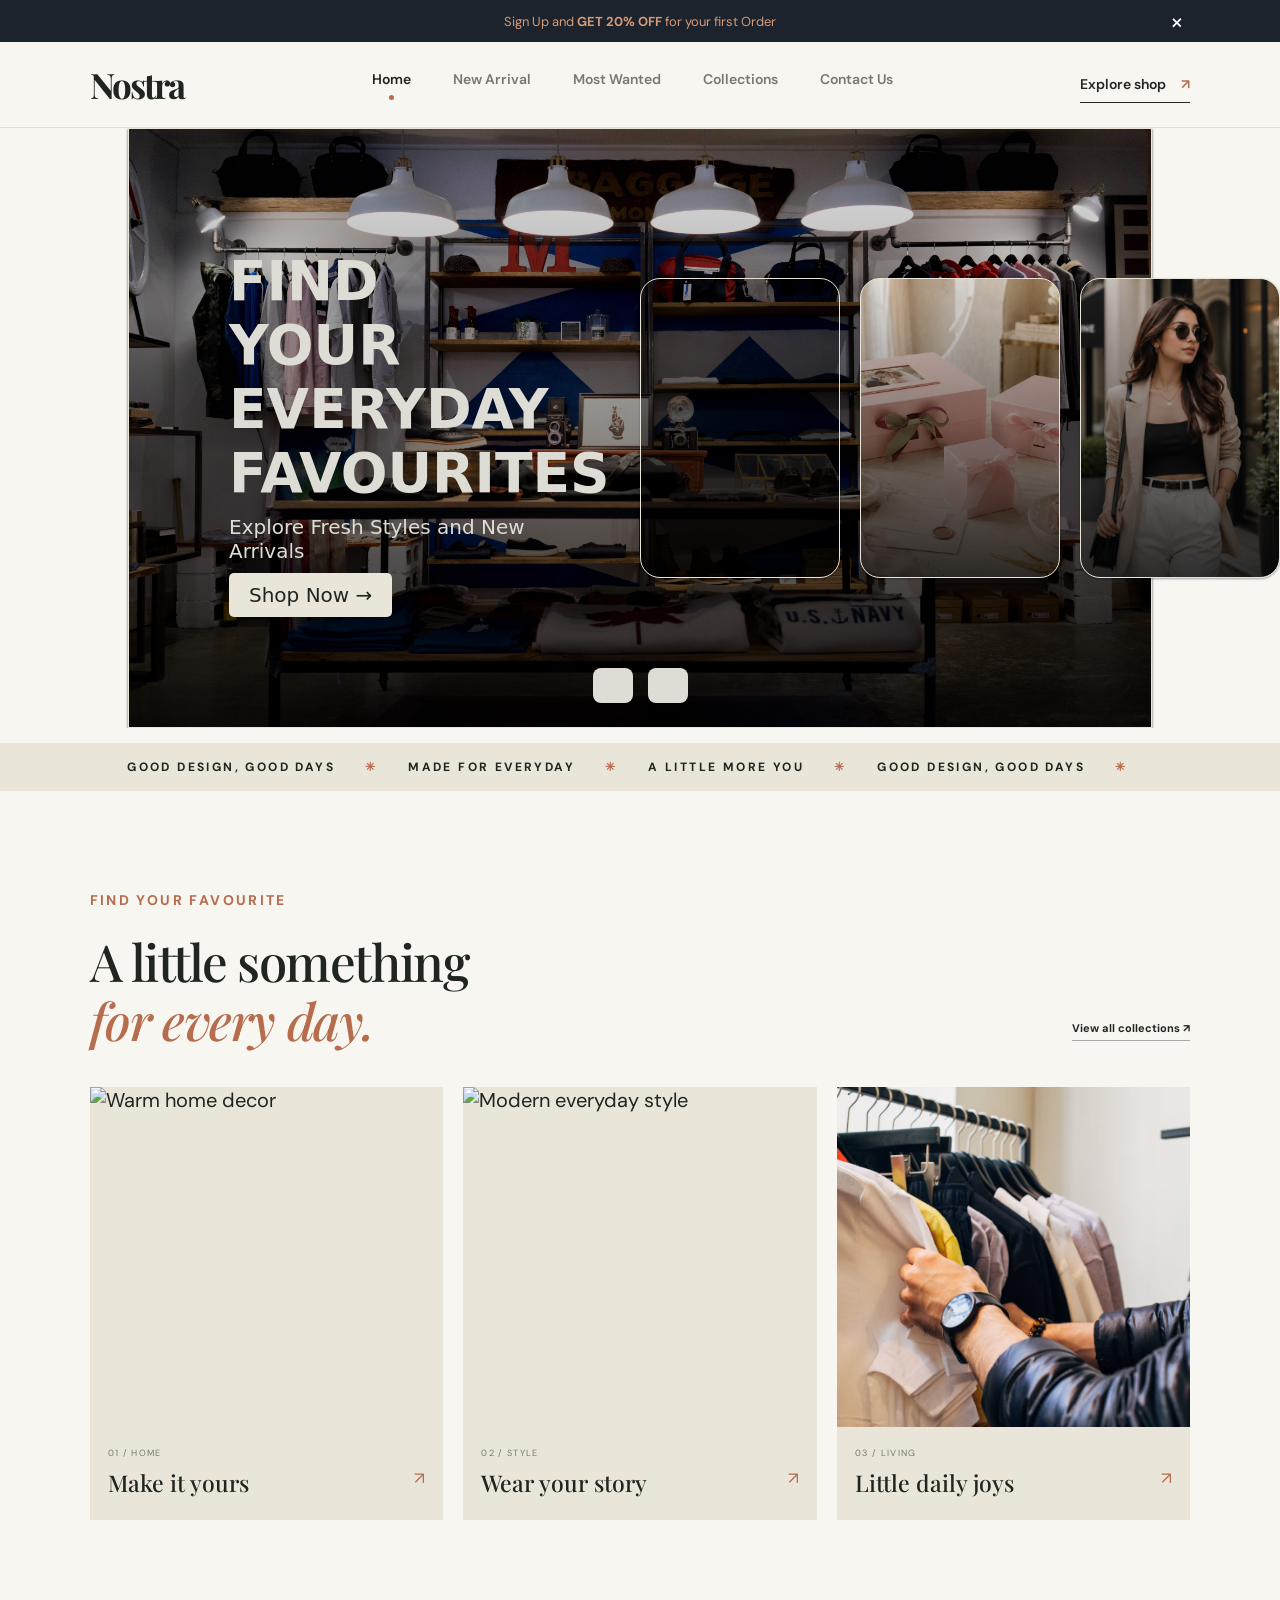
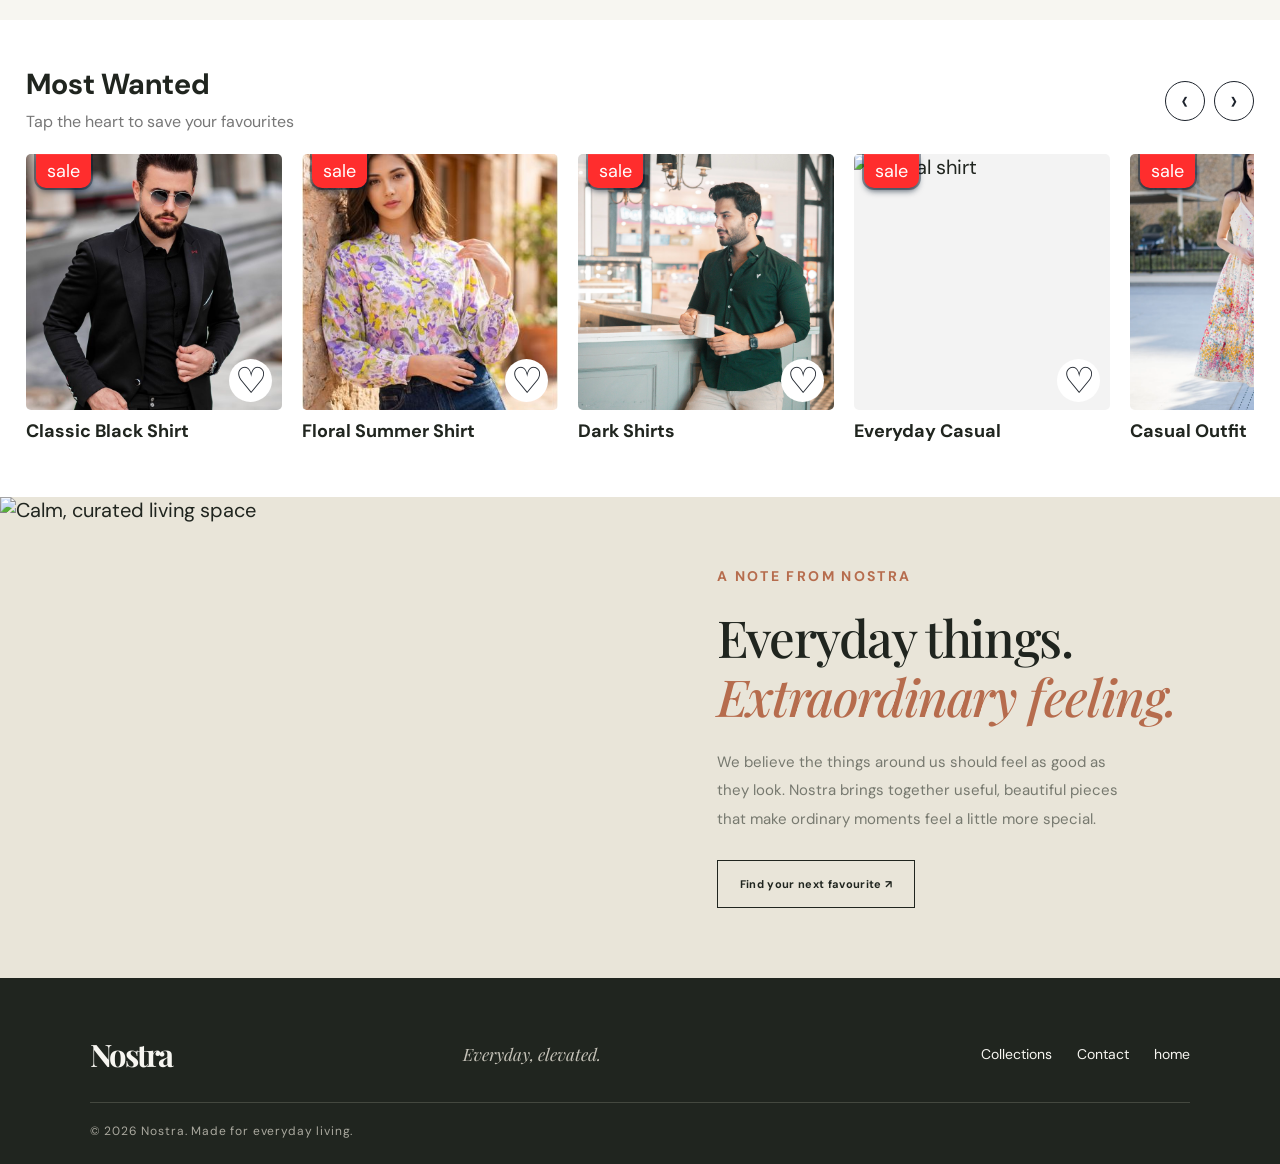
==== commit 43816edc: "Update Resposive UI" ====
--- a/index.html
+++ b/index.html
@@ -84,7 +84,7 @@
                     </div>
                     <!-- ITEM 3 -->
                     <div class="itemSlide"
-                        style="background-image:linear-gradient(to bottom, rgba(0, 0, 0, 0.1), rgba(0, 0, 0, 0.8)), url('./Images/hero_04.avif">
+                        style="background-image:linear-gradient(to bottom, rgba(0, 0, 0, 0.1), rgba(0, 0, 0, 0.8)), url('./Images/hero_04.avi')">
                         <div class="contentSlide">
                             <div class="nameSlide">Dress Better, Feel Better</div>
                             <p class="paraSlide">Everyday Essentials for Every Occasion</p>
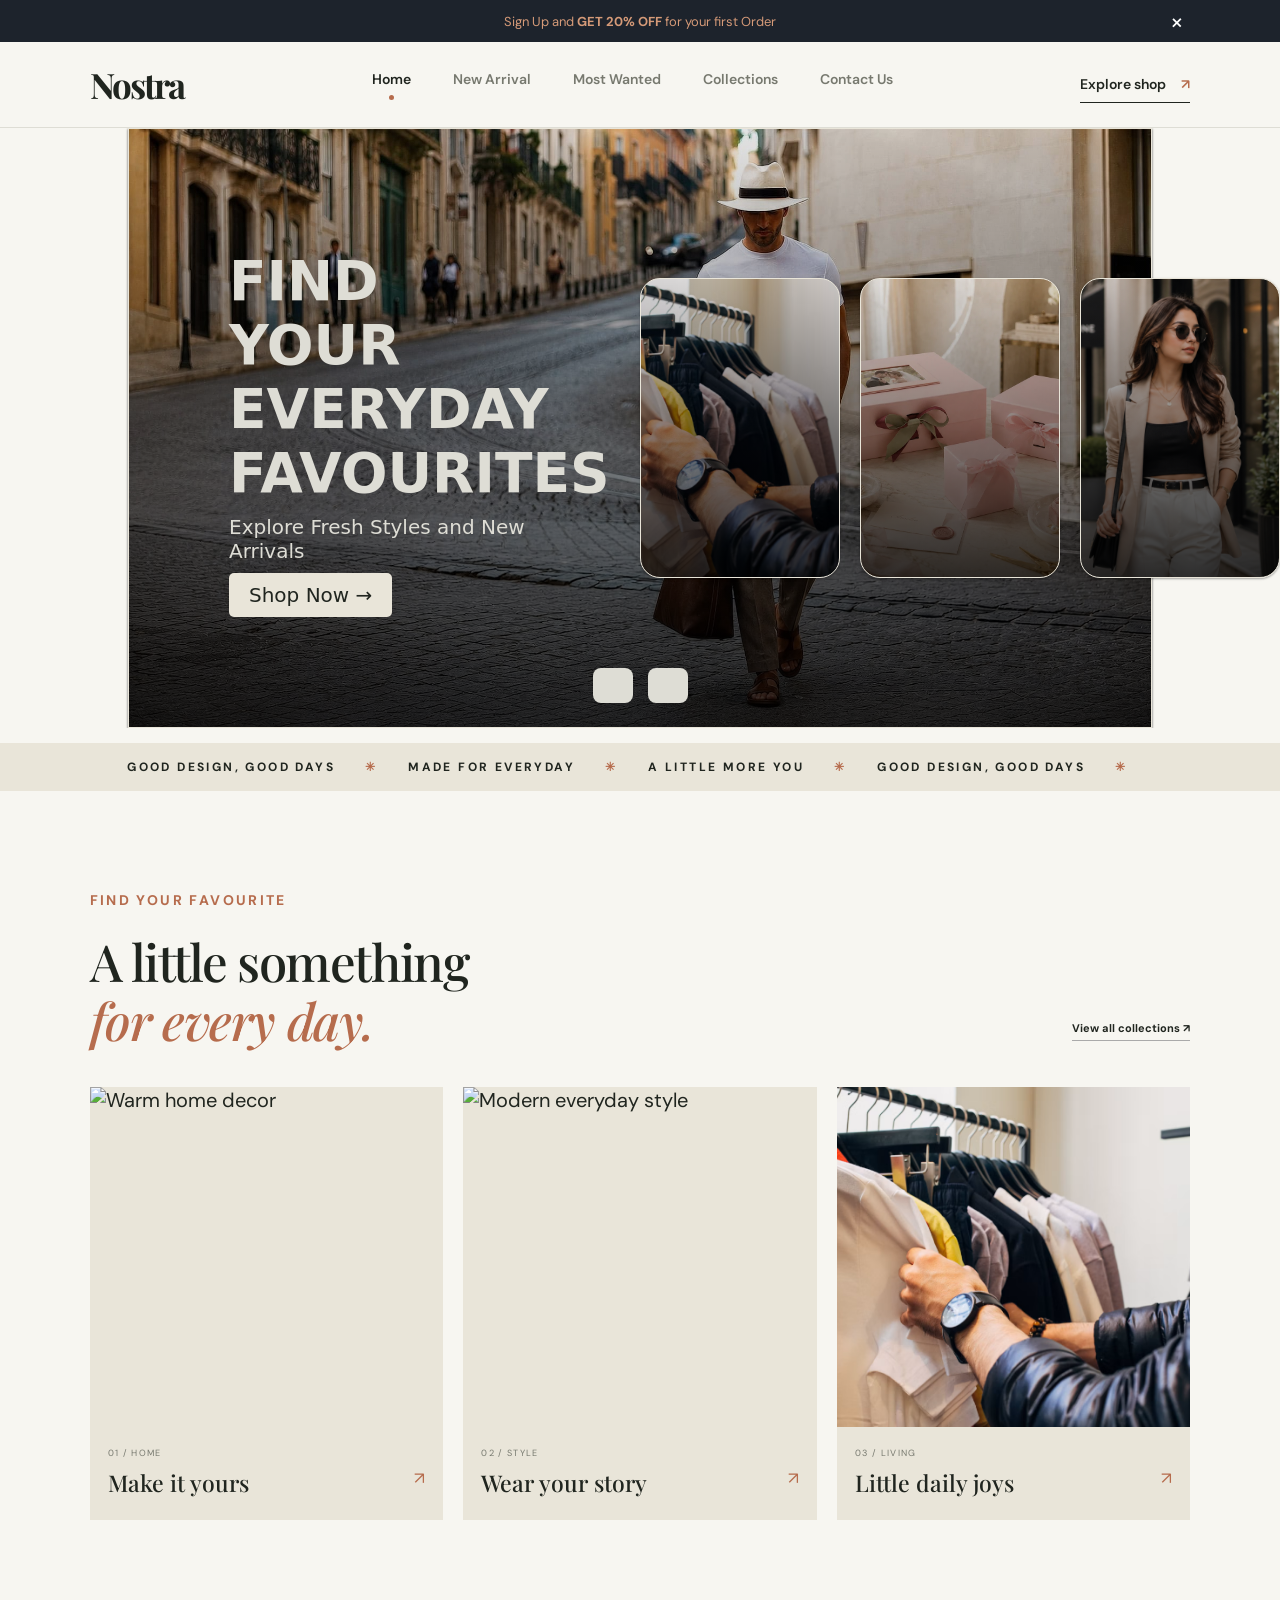
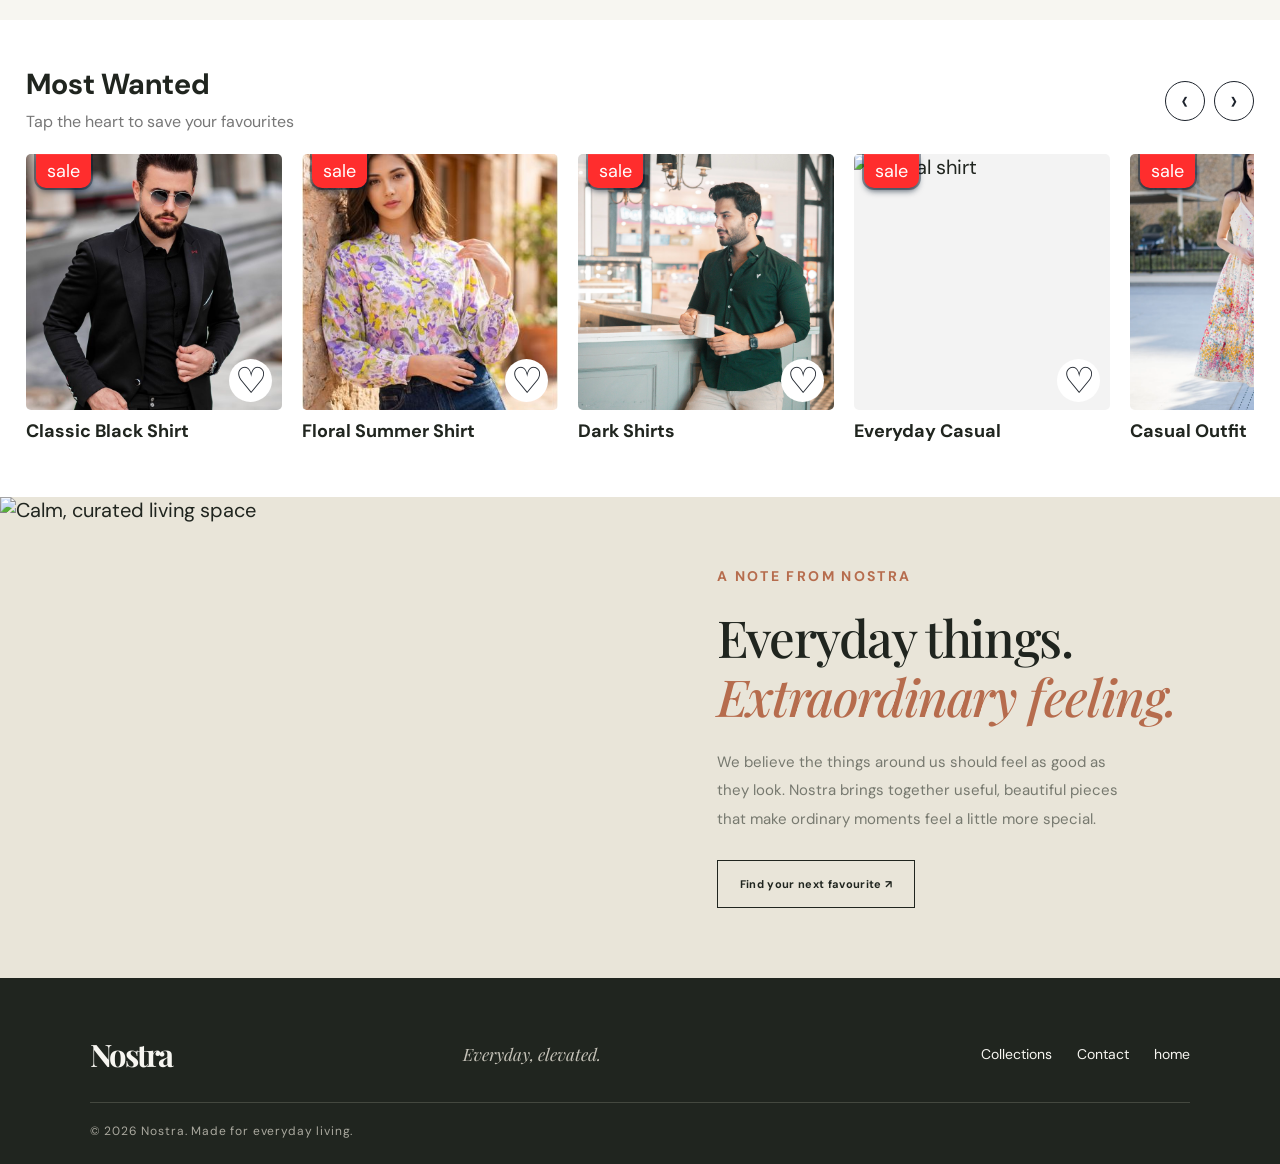
==== commit 9feaf46a: "Update Img UI" ====
--- a/index.html
+++ b/index.html
@@ -75,7 +75,7 @@
                     </div>
                     <!-- ITEM 2 -->
                     <div class="itemSlide"
-                        style="background-image:linear-gradient(to bottom, rgba(0, 0, 0, 0.1), rgba(0, 0, 0, 0.8)), url('./Images/hero_02.avif')">
+                        style="background-image:linear-gradient(to bottom, rgba(0, 0, 0, 0.1), rgba(0, 0, 0, 0.8)), url('./Images/hero_09.jpg')">
                         <div class="contentSlide">
                             <div class="nameSlide">Find your everyday favourites</div>
                             <p class="paraSlide">Explore Fresh Styles and New Arrivals</p>
@@ -84,7 +84,7 @@
                     </div>
                     <!-- ITEM 3 -->
                     <div class="itemSlide"
-                        style="background-image:linear-gradient(to bottom, rgba(0, 0, 0, 0.1), rgba(0, 0, 0, 0.8)), url('./Images/hero_04.avi')">
+                        style="background-image:linear-gradient(to bottom, rgba(0, 0, 0, 0.1), rgba(0, 0, 0, 0.8)), url('./Images/hero_04.avif')">
                         <div class="contentSlide">
                             <div class="nameSlide">Dress Better, Feel Better</div>
                             <p class="paraSlide">Everyday Essentials for Every Occasion</p>
@@ -111,7 +111,7 @@
                     </div>
                     <!-- ITEM 6 -->
                     <div class="itemSlide"
-                        style="background-image:linear-gradient(to bottom, rgba(0, 0, 0, 0.1), rgba(0, 0, 0, 0.8)), url('./Images/hero_09.jpg')">
+                        style="background-image:linear-gradient(to bottom, rgba(0, 0, 0, 0.1), rgba(0, 0, 0, 0.8)), url('./Images/hero_02.avif')">
                         <div class="contentSlide">
                             <div class="nameSlide">Make Every Outfit Count</div>
                             <p class="paraSlide">Timeless Fashion That Defines You</p>
